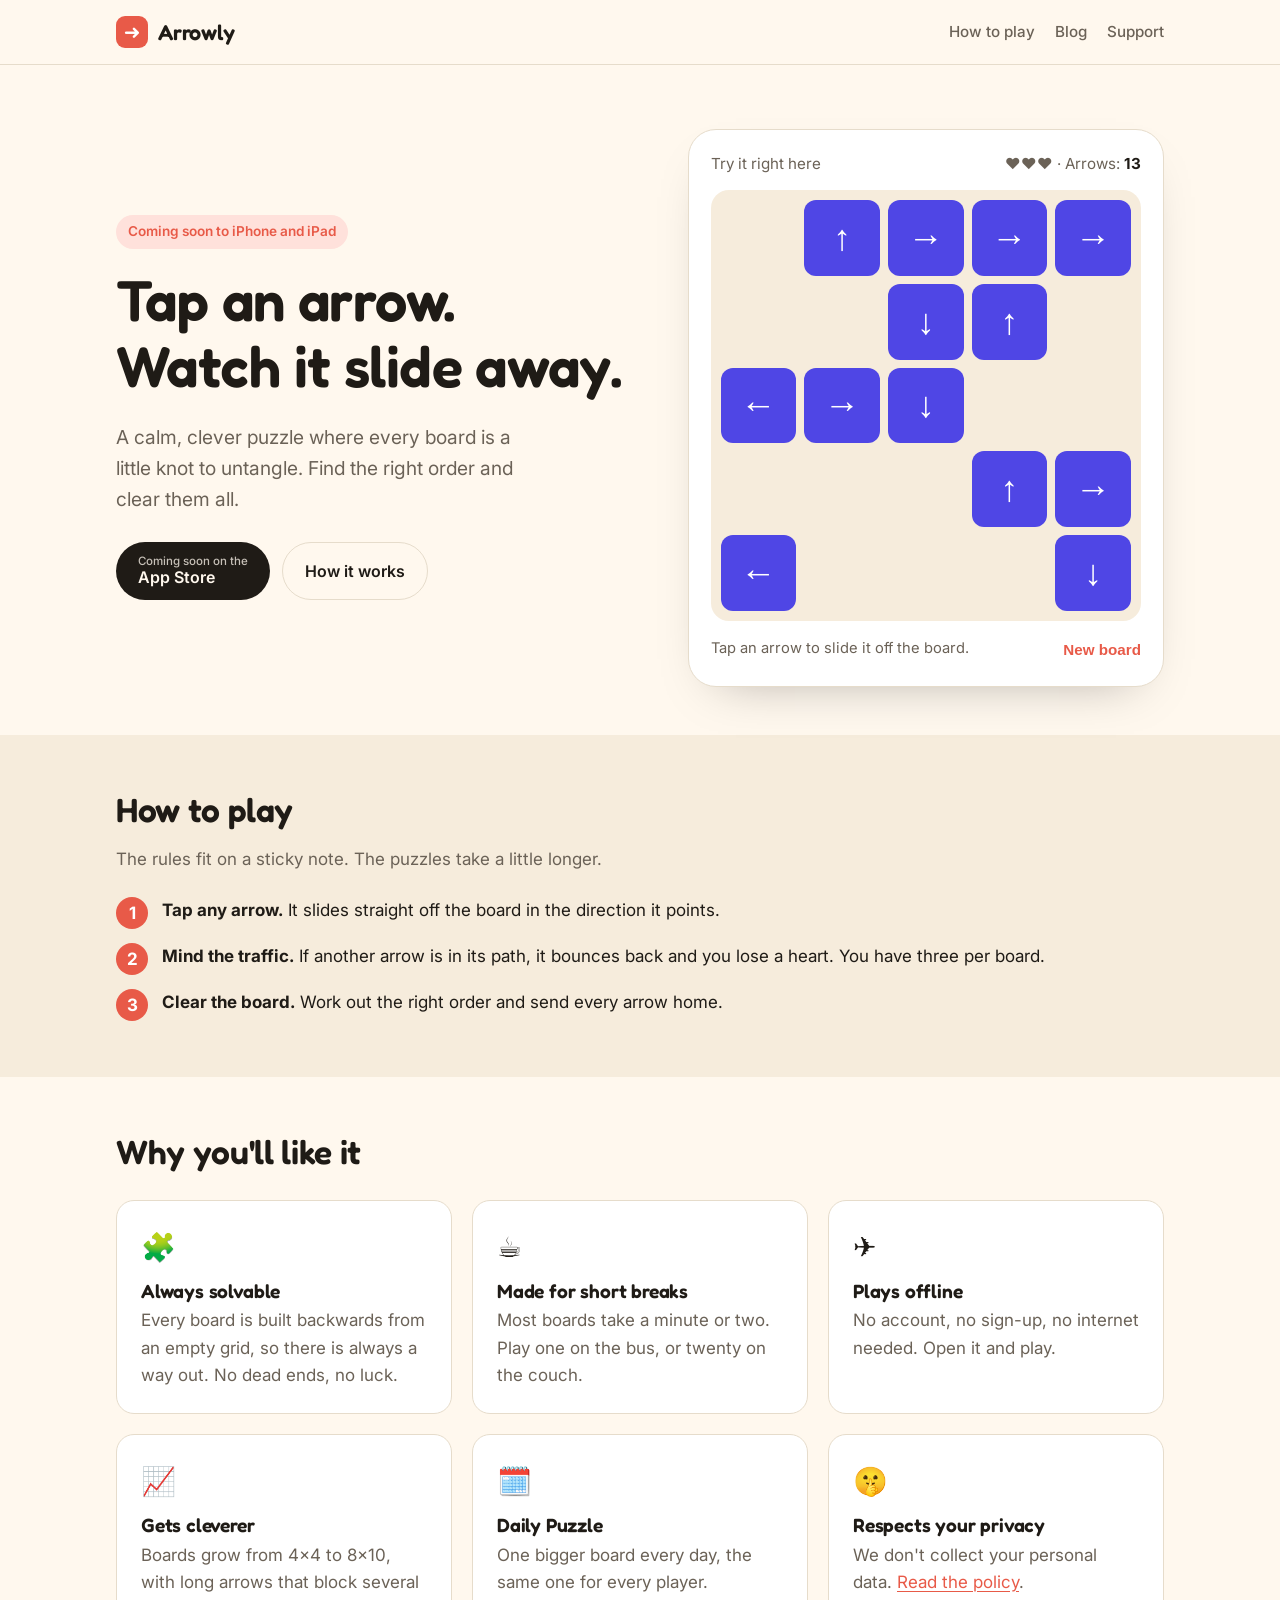
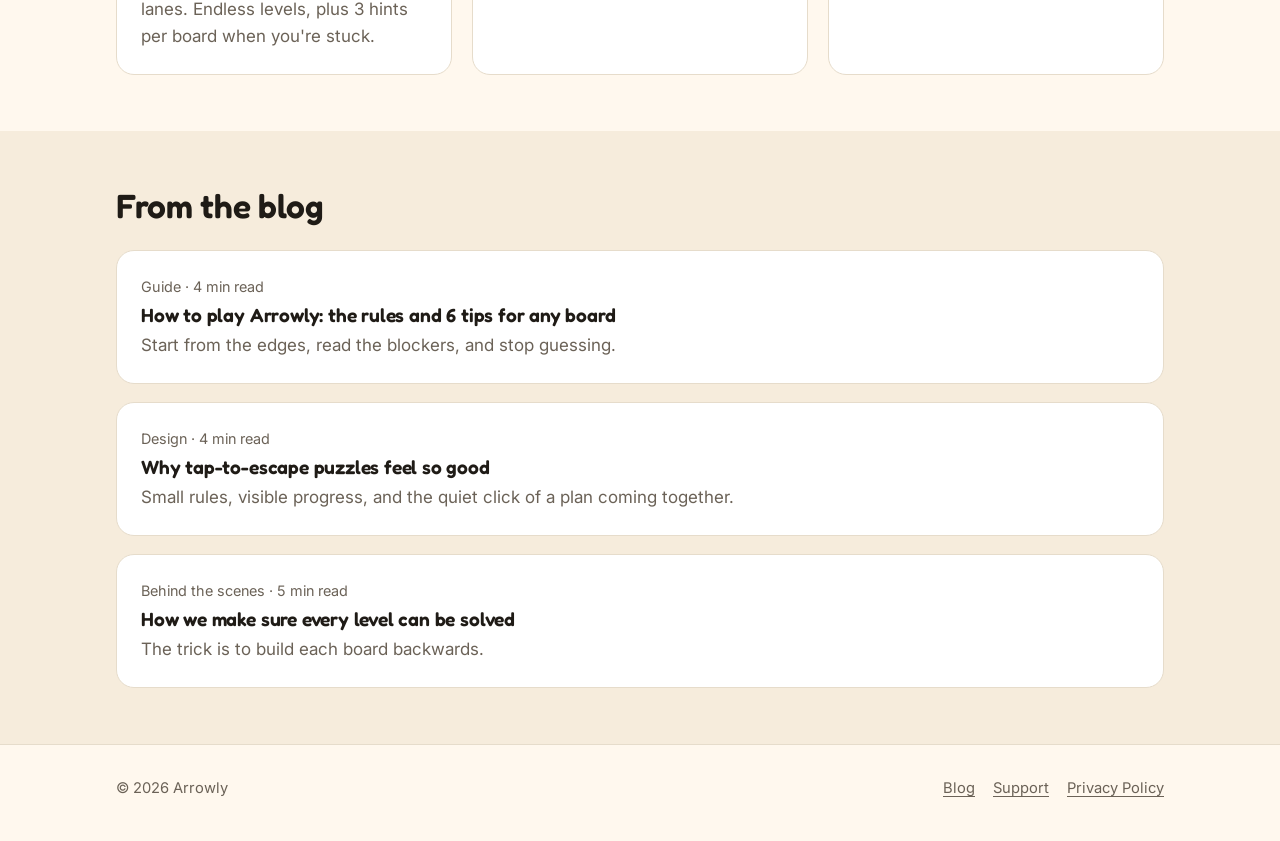
==== website/index.html @ 90eabe9b "Add Arrowly game, website, App Store kit and research Co-Authored-By: Claude Opus 5.5 (1M context) <" ====
<!doctype html>
<html lang="en">
<head>
<meta charset="utf-8">
<meta name="viewport" content="width=device-width, initial-scale=1">
<title>Arrowly: Tap-to-Escape Puzzle for iPhone</title>
<meta name="description" content="Arrowly is a calm, clever puzzle for iPhone. Tap an arrow and it slides off the board, unless something is in the way. Clear the board one tap at a time. Free, no ads, for iPhone and iPad.">
<meta property="og:title" content="Arrowly: Tap-to-Escape Puzzle">
<meta property="og:description" content="Tap an arrow, watch it slide away. Clear the board one tap at a time.">
<meta property="og:type" content="website">
<link rel="preconnect" href="https://fonts.googleapis.com">
<link rel="preconnect" href="https://fonts.gstatic.com" crossorigin>
<link href="https://fonts.googleapis.com/css2?family=Fredoka:wght@500;600&family=Inter:wght@400;500;600;700&display=swap" rel="stylesheet">
<link rel="stylesheet" href="assets/style.css">
<link rel="icon" href="data:image/svg+xml,<svg xmlns='http://www.w3.org/2000/svg' viewBox='0 0 32 32'><rect width='32' height='32' rx='8' fill='%23e85a48'/><path d='M9 16h13m-5-6 6 6-6 6' stroke='white' stroke-width='3.2' fill='none' stroke-linecap='round' stroke-linejoin='round'/></svg>">
</head>
<body>
<header class="site-header">
  <div class="wrap">
    <a class="brand" href="index.html"><span class="brand-mark">➜</span>Arrowly</a>
    <nav class="nav">
      <a href="#how" class="hide-sm">How to play</a>
      <a href="blog/index.html">Blog</a>
      <a href="support.html">Support</a>
    </nav>
  </div>
</header>

<main>
  <section class="hero">
    <div class="wrap">
      <div>
        <span class="eyebrow">Coming soon to iPhone and iPad</span>
        <h1>Tap an arrow.<br>Watch it slide away.</h1>
        <p class="lede">A calm, clever puzzle where every board is a little knot to untangle. Find the right order and clear them all.</p>
        <div class="cta-row">
          <a class="btn btn-primary" href="#" aria-disabled="true" title="App Store link coming at launch">
            <span class="stack"><small>Coming soon on the</small>App Store</span>
          </a>
          <a class="btn btn-ghost" href="#how">How it works</a>
        </div>
      </div>

      <div class="demo" aria-label="Playable demo board">
        <div class="demo-top"><span>Try it right here</span><span><span id="demo-hearts" aria-label="Hearts left">❤️❤️❤️</span> · Arrows: <strong id="demo-left">0</strong></span></div>
        <div class="board" id="board"></div>
        <div class="demo-foot">
          <span class="demo-msg" id="demo-msg" aria-live="polite"></span>
          <button class="link-btn" id="demo-new" type="button">New board</button>
        </div>
      </div>
    </div>
  </section>

  <section class="alt" id="how">
    <div class="wrap">
      <h2>How to play</h2>
      <p style="color:var(--muted);max-width:52ch">The rules fit on a sticky note. The puzzles take a little longer.</p>
      <ol class="steps">
        <li><div><strong>Tap any arrow.</strong> It slides straight off the board in the direction it points.</div></li>
        <li><div><strong>Mind the traffic.</strong> If another arrow is in its path, it bounces back and you lose a heart. You have three per board.</div></li>
        <li><div><strong>Clear the board.</strong> Work out the right order and send every arrow home.</div></li>
      </ol>
    </div>
  </section>

  <section>
    <div class="wrap">
      <h2>Why you'll like it</h2>
      <div class="features">
        <div class="card"><span class="icon">🧩</span><h3>Always solvable</h3><p>Every board is built backwards from an empty grid, so there is always a way out. No dead ends, no luck.</p></div>
        <div class="card"><span class="icon">☕</span><h3>Made for short breaks</h3><p>Most boards take a minute or two. Play one on the bus, or twenty on the couch.</p></div>
        <div class="card"><span class="icon">✈️</span><h3>Plays offline</h3><p>No account, no sign-up, no internet needed. Open it and play.</p></div>
        <div class="card"><span class="icon">📈</span><h3>Gets cleverer</h3><p>Boards grow from 4x4 to 8x10, with long arrows that block several lanes. Endless levels, plus 3 hints per board when you're stuck.</p></div>
        <div class="card"><span class="icon">🗓️</span><h3>Daily Puzzle</h3><p>One bigger board every day, the same one for every player.</p></div>
        <div class="card"><span class="icon">🤫</span><h3>Respects your privacy</h3><p>We don't collect your personal data. <a href="privacy.html">Read the policy</a>.</p></div>
      </div>
    </div>
  </section>

  <section class="alt">
    <div class="wrap">
      <h2>From the blog</h2>
      <div class="post-list">
        <a class="post-card card" href="blog/how-to-play-arrowly.html"><div class="meta">Guide · 4 min read</div><h3>How to play Arrowly: the rules and 6 tips for any board</h3><p>Start from the edges, read the blockers, and stop guessing.</p></a>
        <a class="post-card card" href="blog/why-arrow-puzzles-are-satisfying.html"><div class="meta">Design · 4 min read</div><h3>Why tap-to-escape puzzles feel so good</h3><p>Small rules, visible progress, and the quiet click of a plan coming together.</p></a>
        <a class="post-card card" href="blog/every-level-solvable.html"><div class="meta">Behind the scenes · 5 min read</div><h3>How we make sure every level can be solved</h3><p>The trick is to build each board backwards.</p></a>
      </div>
    </div>
  </section>
</main>

<footer class="site-footer">
  <div class="wrap">
    <span>© 2026 Arrowly</span>
    <nav><a href="blog/index.html">Blog</a><a href="support.html">Support</a><a href="privacy.html">Privacy Policy</a></nav>
  </div>
</footer>
<script src="assets/demo.js"></script>
</body>
</html>
---- website/assets/style.css ----
:root {
  --bg: #fff8ee;
  --surface: #ffffff;
  --surface-2: #f6ecdc;
  --text: #1f1b16;
  --muted: #6b6257;
  --border: #e6dccb;
  --accent: #e85a48;
  --accent-ink: #ffffff;
  --accent-soft: #ffe1db;
  --tile: #4f46e5;
  --tile-ink: #ffffff;
  --blocked: #e0443a;
  --radius: 18px;
  --max: 1080px;
  color-scheme: light;
}
@media (prefers-color-scheme: dark) {
  :root:not([data-theme="light"]) {
    --bg: #15130f;
    --surface: #1f1c17;
    --surface-2: #29251f;
    --text: #f4eee4;
    --muted: #a99f92;
    --border: #393329;
    --accent: #f97362;
    --accent-ink: #1a0f0a;
    --accent-soft: #3a241b;
    --tile: #818cf8;
    --tile-ink: #0d1424;
    --blocked: #ff6a5f;
    color-scheme: dark;
  }
}
:root[data-theme="dark"] {
  --bg: #15130f;
  --surface: #1f1c17;
  --surface-2: #29251f;
  --text: #f4eee4;
  --muted: #a99f92;
  --border: #393329;
  --accent: #f97362;
  --accent-ink: #1a0f0a;
  --accent-soft: #3a241b;
  --tile: #818cf8;
  --tile-ink: #0d1424;
  --blocked: #ff6a5f;
  color-scheme: dark;
}

* { box-sizing: border-box; }
html { -webkit-text-size-adjust: 100%; }
body {
  margin: 0;
  background: var(--bg);
  color: var(--text);
  font: 17px/1.6 "Inter", system-ui, -apple-system, "Segoe UI", sans-serif;
}
h1, h2, h3, .brand { font-family: "Fredoka", "Inter", system-ui, sans-serif; line-height: 1.15; letter-spacing: -0.01em; }
h1 { font-size: clamp(2.2rem, 6vw, 3.6rem); margin: 0 0 0.4em; font-weight: 600; }
h2 { font-size: clamp(1.5rem, 3.5vw, 2.1rem); margin: 0 0 0.5em; font-weight: 600; }
h3 { font-size: 1.2rem; margin: 0 0 0.3em; font-weight: 600; }
a { color: var(--accent); text-underline-offset: 3px; }
p { margin: 0 0 1em; }
img { max-width: 100%; }

.wrap { max-width: var(--max); margin: 0 auto; padding: 0 16px; }
.narrow { max-width: 720px; }

/* Header */
.site-header { border-bottom: 1px solid var(--border); background: var(--bg); position: sticky; top: 0; z-index: 10; }
.site-header .wrap { display: flex; align-items: center; justify-content: space-between; gap: 16px; height: 64px; }
.brand { display: flex; align-items: center; gap: 10px; font-size: 1.35rem; font-weight: 600; color: var(--text); text-decoration: none; }
.brand-mark { width: 32px; height: 32px; border-radius: 9px; background: var(--accent); color: var(--accent-ink); display: grid; place-items: center; font-size: 20px; }
.nav { display: flex; gap: 20px; }
.nav a { color: var(--muted); text-decoration: none; font-weight: 500; font-size: 0.95rem; }
.nav a:hover, .nav a[aria-current="page"] { color: var(--text); }

/* Buttons */
.btn { display: inline-flex; align-items: center; gap: 10px; padding: 14px 22px; border-radius: 999px; font-weight: 600; text-decoration: none; border: 0; cursor: pointer; font-size: 1rem; }
.btn-primary { background: var(--text); color: var(--bg); }
.btn-ghost { background: transparent; color: var(--text); border: 1px solid var(--border); }
.btn small { display: block; font-weight: 500; font-size: 0.72rem; opacity: 0.75; line-height: 1; }
.btn .stack { display: flex; flex-direction: column; line-height: 1.15; text-align: left; }

/* Hero */
.hero { padding: 64px 0 48px; }
.hero .wrap { display: grid; grid-template-columns: 1.1fr 1fr; gap: 48px; align-items: center; }
.eyebrow { display: inline-block; background: var(--accent-soft); color: var(--accent); font-weight: 600; font-size: 0.85rem; padding: 6px 12px; border-radius: 999px; margin-bottom: 18px; }
.lede { font-size: 1.2rem; color: var(--muted); max-width: 34ch; }
.cta-row { display: flex; flex-wrap: wrap; gap: 12px; margin-top: 28px; }

/* Demo board */
.demo { background: var(--surface); border: 1px solid var(--border); border-radius: 28px; padding: 22px; box-shadow: 0 20px 50px -30px rgba(0,0,0,0.35); }
.demo-top { display: flex; justify-content: space-between; align-items: center; margin-bottom: 14px; font-size: 0.95rem; color: var(--muted); }
.demo-top strong { color: var(--text); }
.board { display: grid; gap: 8px; aspect-ratio: 1; background: var(--surface-2); padding: 10px; border-radius: 18px; touch-action: manipulation; }
.cell { border-radius: 12px; display: grid; place-items: center; }
.arrow { background: var(--tile); color: var(--tile-ink); border: 0; font-size: clamp(22px, 6vw, 36px); cursor: pointer; transition: transform 0.35s cubic-bezier(.5,0,.75,0), opacity 0.35s; font-weight: 700; }
.arrow:hover { filter: brightness(1.08); }
.arrow:focus-visible { outline: 3px solid var(--accent); outline-offset: 2px; }
.arrow.blocked { animation: shake 0.35s; background: var(--blocked); }
.arrow.gone { opacity: 0; pointer-events: none; }
@keyframes shake { 0%,100% { translate: 0 } 25% { translate: -5px 0 } 75% { translate: 5px 0 } }
.demo-foot { display: flex; justify-content: space-between; align-items: center; margin-top: 14px; gap: 12px; }
.demo-msg { color: var(--muted); font-size: 0.92rem; min-height: 1.5em; }
.link-btn { white-space: nowrap; background: none; border: 0; color: var(--accent); font-weight: 600; cursor: pointer; font-size: 0.95rem; padding: 6px 0; }

/* Sections */
section { padding: 56px 0; }
.alt { background: var(--surface-2); }
.features { display: grid; grid-template-columns: repeat(3, 1fr); gap: 20px; margin-top: 28px; }
.card { background: var(--surface); border: 1px solid var(--border); border-radius: var(--radius); padding: 24px; }
.card p { color: var(--muted); margin: 0; }
.icon { font-size: 28px; margin-bottom: 10px; display: block; }
.steps { counter-reset: s; list-style: none; padding: 0; display: grid; gap: 14px; margin: 24px 0 0; }
.steps li { counter-increment: s; display: flex; gap: 14px; align-items: flex-start; }
.steps li::before { content: counter(s); flex: none; width: 32px; height: 32px; border-radius: 50%; background: var(--accent); color: var(--accent-ink); display: grid; place-items: center; font-weight: 700; }

/* Blog */
.post-list { display: grid; gap: 18px; margin-top: 24px; }
.post-card { display: block; text-decoration: none; color: inherit; }
.post-card:hover h3 { color: var(--accent); }
.meta { color: var(--muted); font-size: 0.9rem; margin-bottom: 6px; }
.prose { padding: 48px 0 64px; }
.prose h2 { margin-top: 1.6em; font-size: 1.5rem; }
.prose h3 { margin-top: 1.4em; }
.prose ul, .prose ol { padding-left: 1.3em; margin: 0 0 1em; }
.prose li { margin-bottom: 0.4em; }
.prose blockquote { margin: 1.4em 0; padding: 4px 18px; border-left: 4px solid var(--accent); color: var(--muted); }
.prose code { background: var(--surface-2); padding: 2px 6px; border-radius: 6px; font-size: 0.9em; }
.prose pre { background: var(--surface-2); padding: 16px; border-radius: 12px; overflow-x: auto; font-size: 0.88rem; line-height: 1.5; }
.prose pre code { background: none; padding: 0; }
.back { display: inline-block; margin-bottom: 18px; text-decoration: none; font-weight: 600; }

/* FAQ */
details { background: var(--surface); border: 1px solid var(--border); border-radius: 14px; padding: 14px 18px; margin-bottom: 10px; }
summary { cursor: pointer; font-weight: 600; }
details p { margin: 10px 0 0; color: var(--muted); }

/* Footer */
.site-footer { border-top: 1px solid var(--border); padding: 32px 0 40px; color: var(--muted); font-size: 0.92rem; }
.site-footer .wrap { display: flex; flex-wrap: wrap; justify-content: space-between; gap: 16px; }
.site-footer nav { display: flex; flex-wrap: wrap; gap: 18px; }
.site-footer a { color: var(--muted); }

@media (max-width: 820px) {
  .hero { padding-top: 36px; }
  .hero .wrap { grid-template-columns: 1fr; gap: 32px; }
  .features { grid-template-columns: 1fr; }
  .nav { gap: 14px; }
  .nav .hide-sm { display: none; }
}
@media (prefers-reduced-motion: reduce) {
  .arrow { transition: opacity 0.2s; }
  .arrow.blocked { animation: none; }
}
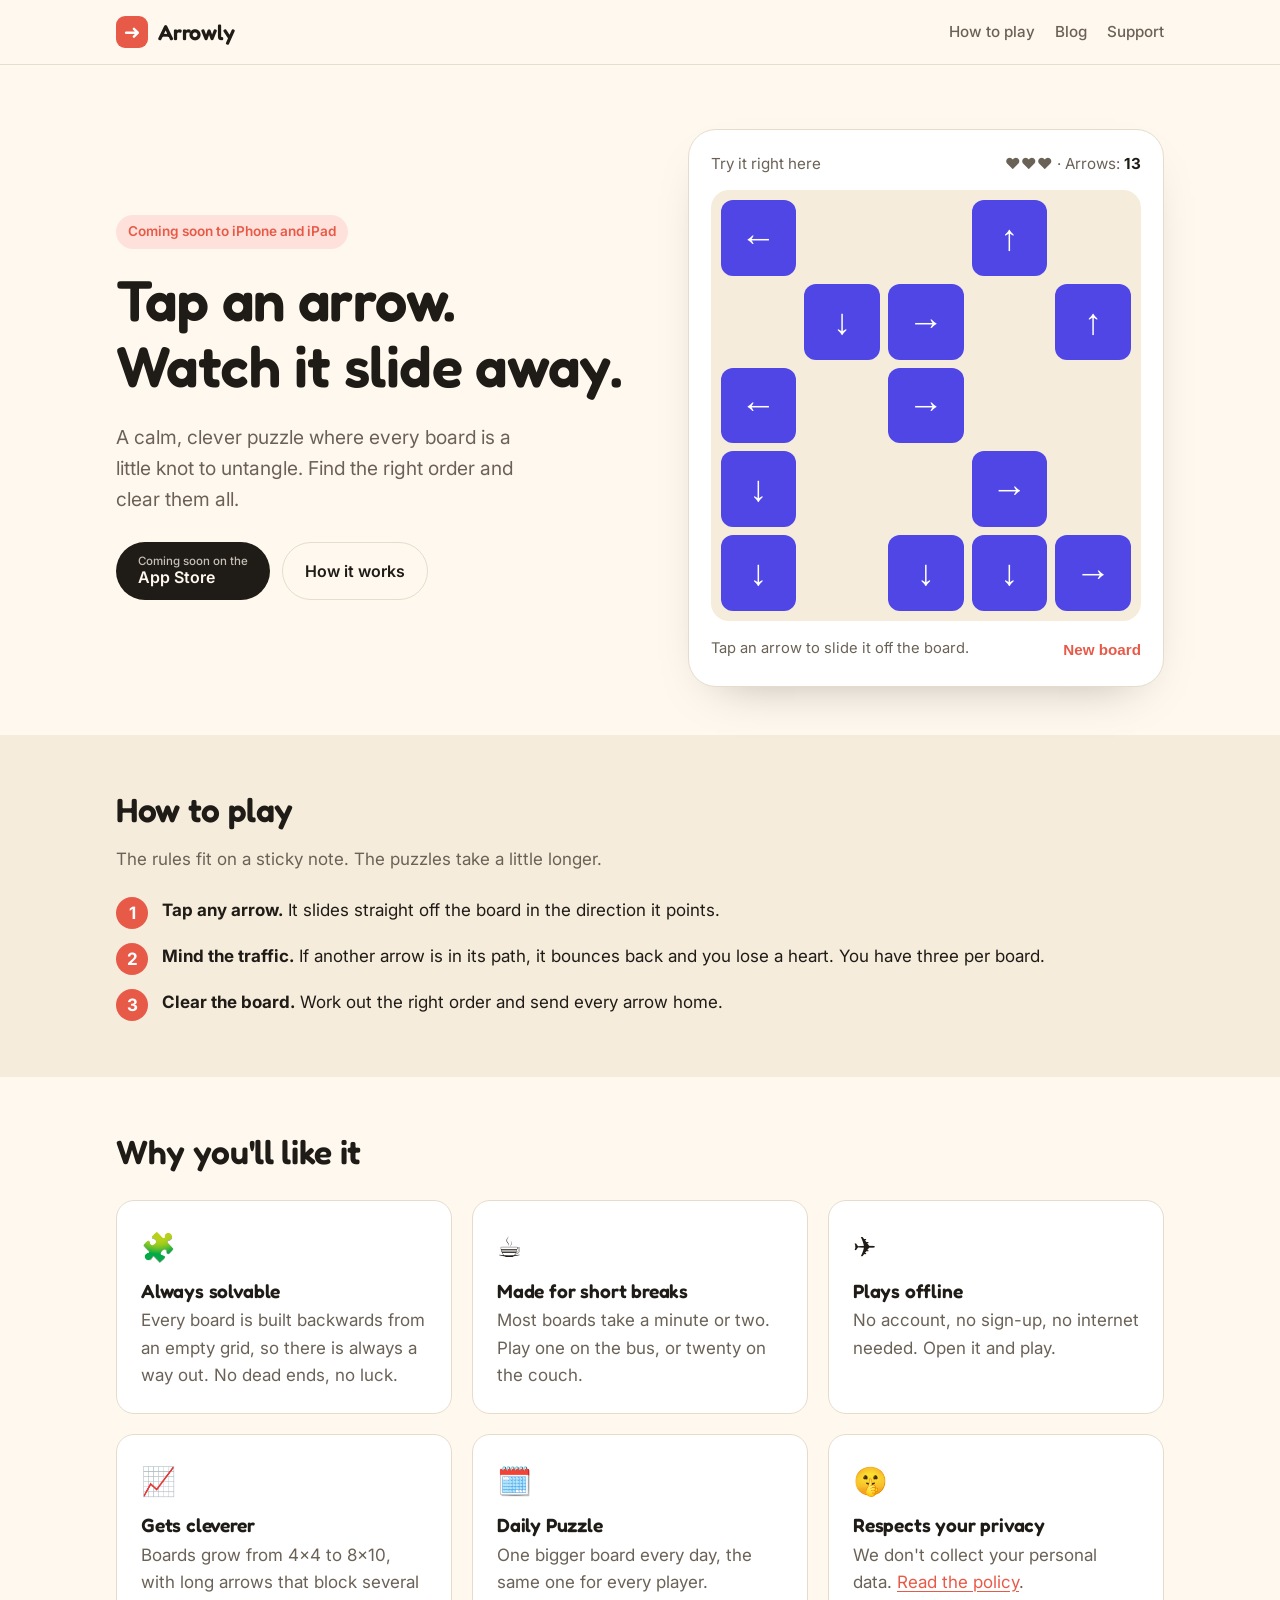
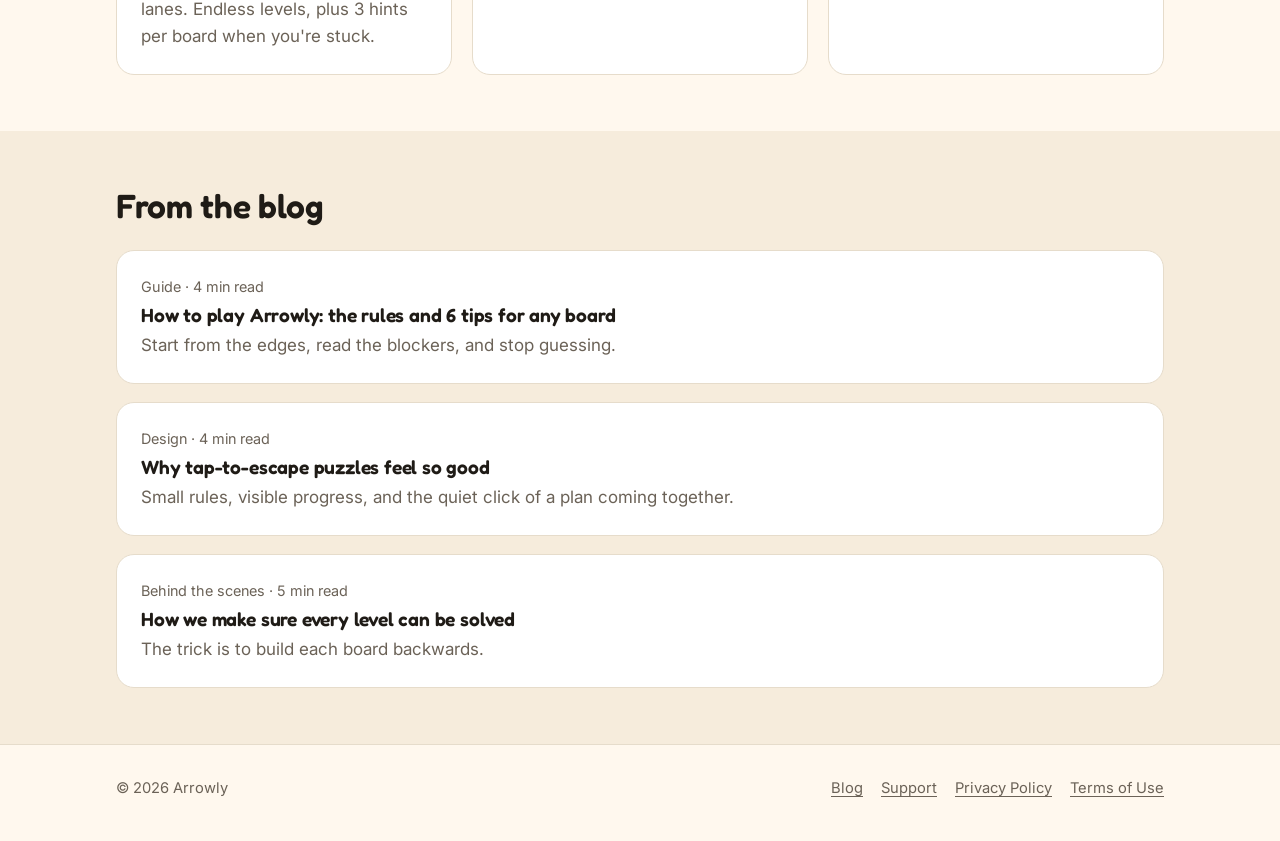
==== commit 85369c88: "Add Terms of Use, rewrite Privacy Policy, link both from the app - privacy.html: covers Apple guidel" ====
--- a/website/index.html
+++ b/website/index.html
@@ -93,7 +93,7 @@
 <footer class="site-footer">
   <div class="wrap">
     <span>© 2026 Arrowly</span>
-    <nav><a href="blog/index.html">Blog</a><a href="support.html">Support</a><a href="privacy.html">Privacy Policy</a></nav>
+    <nav><a href="blog/index.html">Blog</a><a href="support.html">Support</a><a href="privacy.html">Privacy Policy</a><a href="terms.html">Terms of Use</a></nav>
   </div>
 </footer>
 <script src="assets/demo.js"></script>
